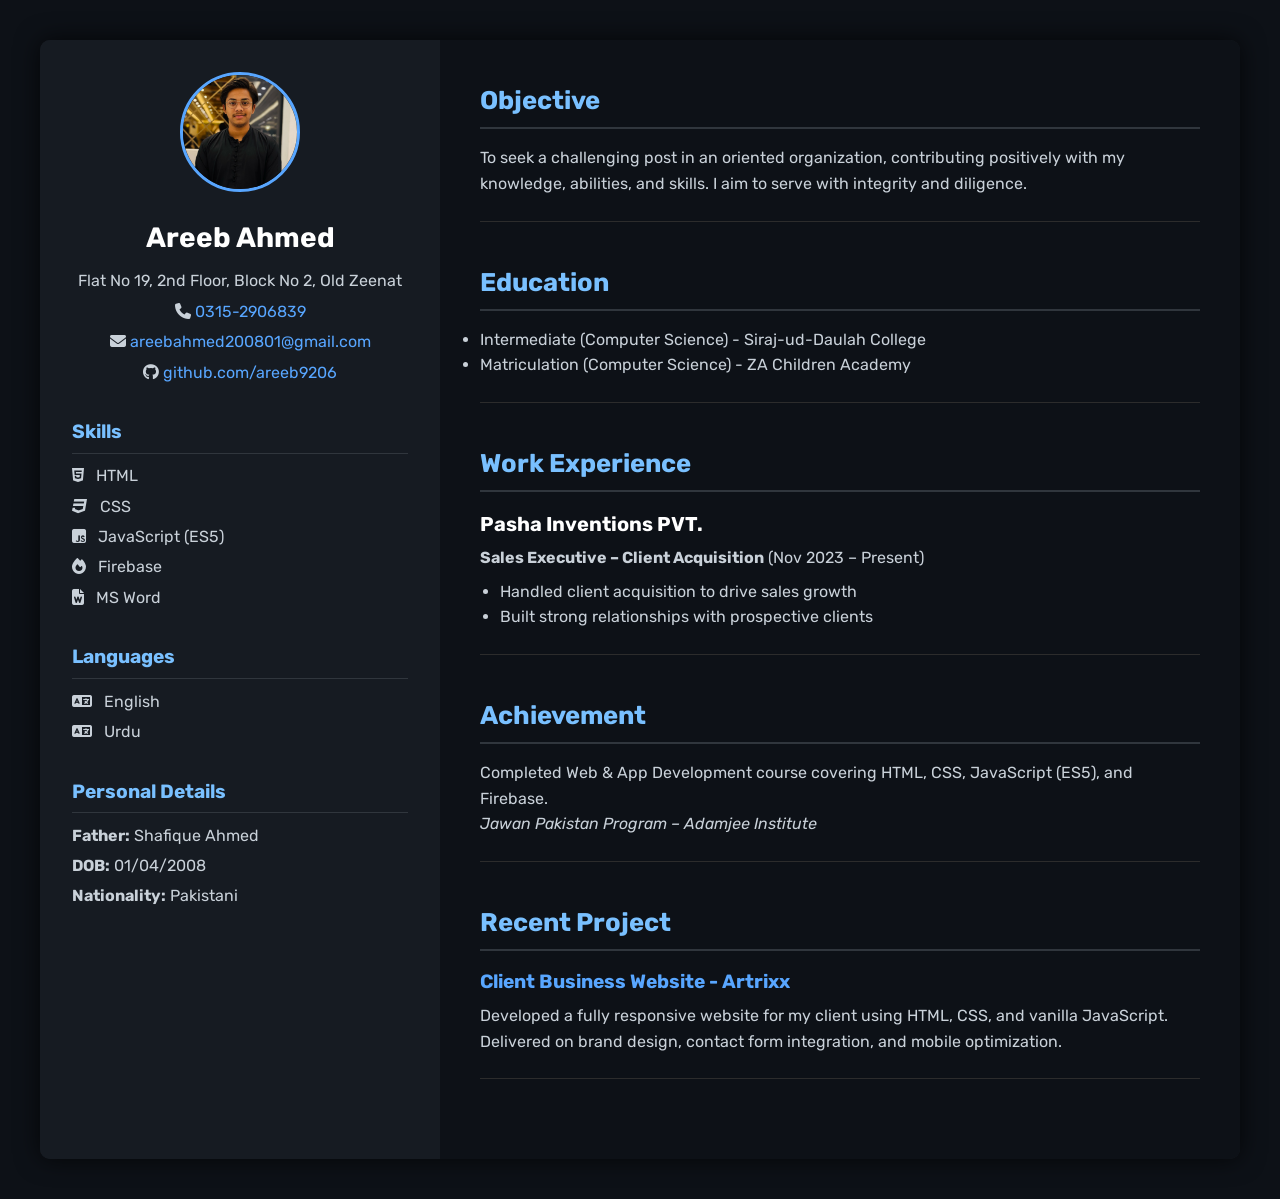
==== index.html @ cc7bab67 "MY-CV" ====
<!DOCTYPE html>
<html lang="en">
<head>
  <meta charset="UTF-8" />
  <meta name="viewport" content="width=device-width, initial-scale=1" />
  <title>Areeb Ahmed CV</title>
  <link rel="stylesheet" href="style.css" />
  <link href="https://fonts.googleapis.com/css2?family=Rubik:wght@400;500;600&display=swap" rel="stylesheet">
  <link rel="stylesheet" href="https://cdnjs.cloudflare.com/ajax/libs/font-awesome/6.5.0/css/all.min.css" />
</head>
<body>
  <div class="cv-container">
    <aside class="sidebar">
      <div class="profile">
        <img src="withoutedit.jpg" alt="Profile Photo of Areeb Ahmed" class="profile-pic" />
        <h1>Areeb Ahmed</h1>
        <p>Flat No 19, 2nd Floor, Block No 2, Old Zeenat</p>
        <p><i class="fas fa-phone"></i> <a href="tel:+923152906839">0315-2906839</a></p>
        <p><i class="fas fa-envelope"></i> <a href="mailto:areebahmed200801@gmail.com">areebahmed200801@gmail.com</a></p>
        <p><i class="fab fa-github"></i> <a href="https://github.com/areeb9206" target="_blank">github.com/areeb9206</a></p>
      </div>

      <div class="section">
        <h2>Skills</h2>
        <ul>
          <li><i class="fab fa-html5"></i> HTML</li>
          <li><i class="fab fa-css3"></i> CSS</li>
          <li><i class="fab fa-js-square"></i> JavaScript (ES5)</li>
          <li><i class="fas fa-fire"></i> Firebase</li>
          <li><i class="fas fa-file-word"></i> MS Word</li>
        </ul>
      </div>

      <div class="section">
        <h2>Languages</h2>
        <ul>
          <li><i class="fas fa-language"></i> English</li>
          <li><i class="fas fa-language"></i> Urdu</li>
        </ul>
      </div>

      <div class="section">
        <h2>Personal Details</h2>
        <ul>
          <li><strong>Father:</strong> Shafique Ahmed</li>
          <li><strong>DOB:</strong> 01/04/2008</li>
          <li><strong>Nationality:</strong> Pakistani</li>
        </ul>
      </div>
    </aside>

    <main class="main-content">
      <section>
        <h2>Objective</h2>
        <p>To seek a challenging post in an oriented organization, contributing positively with my knowledge, abilities, and skills. I aim to serve with integrity and diligence.</p>
      </section>

      <section>
        <h2>Education</h2>
        <ul>
          <li>Intermediate (Computer Science) - Siraj-ud-Daulah College</li>
          <li>Matriculation (Computer Science) - ZA Children Academy</li>
        </ul>
      </section>

      <section>
        <h2>Work Experience</h2>
        <div class="job">
          <h3>Pasha Inventions PVT.</h3>
          <p><strong>Sales Executive – Client Acquisition</strong> (Nov 2023 – Present)</p>
          <ul>
            <li>Handled client acquisition to drive sales growth</li>
            <li>Built strong relationships with prospective clients</li>
          </ul>
        </div>
      </section>

      <section>
        <h2>Achievement</h2>
        <p>Completed Web & App Development course covering HTML, CSS, JavaScript (ES5), and Firebase.<br><em>Jawan Pakistan Program – Adamjee Institute</em></p>
      </section>

      <section>
        <h2>Recent Project</h2>
        <div class="project">
          <h3><a href="https://www.artrixx.store" target="_blank">Client Business Website - Artrixx</a></h3>
          <p>Developed a fully responsive website for my client using HTML, CSS, and vanilla JavaScript. Delivered on brand design, contact form integration, and mobile optimization.</p>
        </div>
      </section>
    </main>
  </div>
</body>
</html>
---- style.css ----
* {
  box-sizing: border-box;
  margin: 0;
  padding: 0;
}

:root {
  --base-font-size: 16px;
  --text-color: #c9d1d9;
  --accent-color: #58a6ff;
  --header-color: #79c0ff;
  --background: #0d1117;
  --card-bg: #161b22;
  --sidebar-bg: #161b22;
}

html {
  font-size: 100%;
}

body {
  font-family: 'Rubik', sans-serif;
  background: var(--background);
  color: var(--text-color);
  line-height: 1.6;
}

/* Links */
a {
  color: var(--accent-color);
  text-decoration: none;
}

a:hover {
  color: var(--header-color);
  text-decoration: underline;
}

/* CV Container */
.cv-container {
  display: flex;
  flex-wrap: wrap;
  max-width: 1200px;
  margin: 2.5rem auto;
  background: var(--card-bg);
  box-shadow: 0 0 25px rgba(0, 0, 0, 0.7);
  border-radius: 10px;
  overflow: hidden;
}

/* Sidebar */
.sidebar {
  background: var(--sidebar-bg);
  padding: 2rem;
  flex: 1 1 300px;
}

.sidebar h1 {
  font-size: 1.75rem;
  margin-bottom: 0.5rem;
  color: #ffffff;
}

.sidebar p,
.sidebar li {
  font-size: 1rem;
  margin: 0.3rem 0;
  color: var(--text-color);
}

.sidebar .section {
  margin-top: 2rem;
}

.sidebar .section h2 {
  font-size: 1.2rem;
  margin-bottom: 0.6rem;
  border-bottom: 1px solid #30363d;
  padding-bottom: 0.3rem;
  color: var(--header-color);
}

.sidebar ul {
  list-style: none;
  padding-left: 0;
}

.sidebar li i {
  margin-right: 0.5rem;
}

/* Profile Photo */
.profile {
  text-align: center;
}
.profile-pic {
  width: 120px;
  height: 120px;
  border-radius: 50%;
  object-fit: cover;
  border: 3px solid var(--accent-color);
  margin-bottom: 1rem;
}

/* Main Content */
.main-content {
  flex: 2 1 600px;
  padding: 2.5rem;
  background: var(--background);
}

.main-content section {
  margin-bottom: 2.5rem;
  padding-bottom: 1.5rem;
  border-bottom: 1px solid #2c2c2c;
}

.main-content h2 {
  color: var(--header-color);
  font-size: 1.6rem;
  border-bottom: 2px solid #30363d;
  padding-bottom: 0.4rem;
  margin-bottom: 1rem;
}

.main-content p,
.main-content ul li {
  font-size: 1rem;
}

/* Job Experience */
.job h3 {
  font-size: 1.25rem;
  margin-bottom: 0.3rem;
  color: #ffffff;
}

.job ul {
  list-style-type: disc;
  padding-left: 1.25rem;
  margin-top: 0.5rem;
}

/* Projects */
.project h3 a {
  font-size: 1.2rem;
  color: var(--accent-color);
  text-decoration: none;
}

.project h3 a:hover {
  text-decoration: underline;
  color: var(--header-color);
}

.project p {
  font-size: 1rem;
  margin-top: 0.3rem;
  color: var(--text-color);
}

/* Responsive Design */
@media (max-width: 768px) {
  html {
    font-size: 90%;
  }

  .cv-container {
    flex-direction: column;
    margin: 1rem;
  }

  .sidebar,
  .main-content {
    flex: 1 1 100%;
    padding: 1.5rem;
  }

  .main-content h2,
  .sidebar h1 {
    font-size: 1.4rem;
  }

  .sidebar .section h2,
  .job h3 {
    font-size: 1.1rem;
  }

  .sidebar p,
  .sidebar li,
  .main-content p,
  .job ul li {
    font-size: 0.95rem;
  }
}
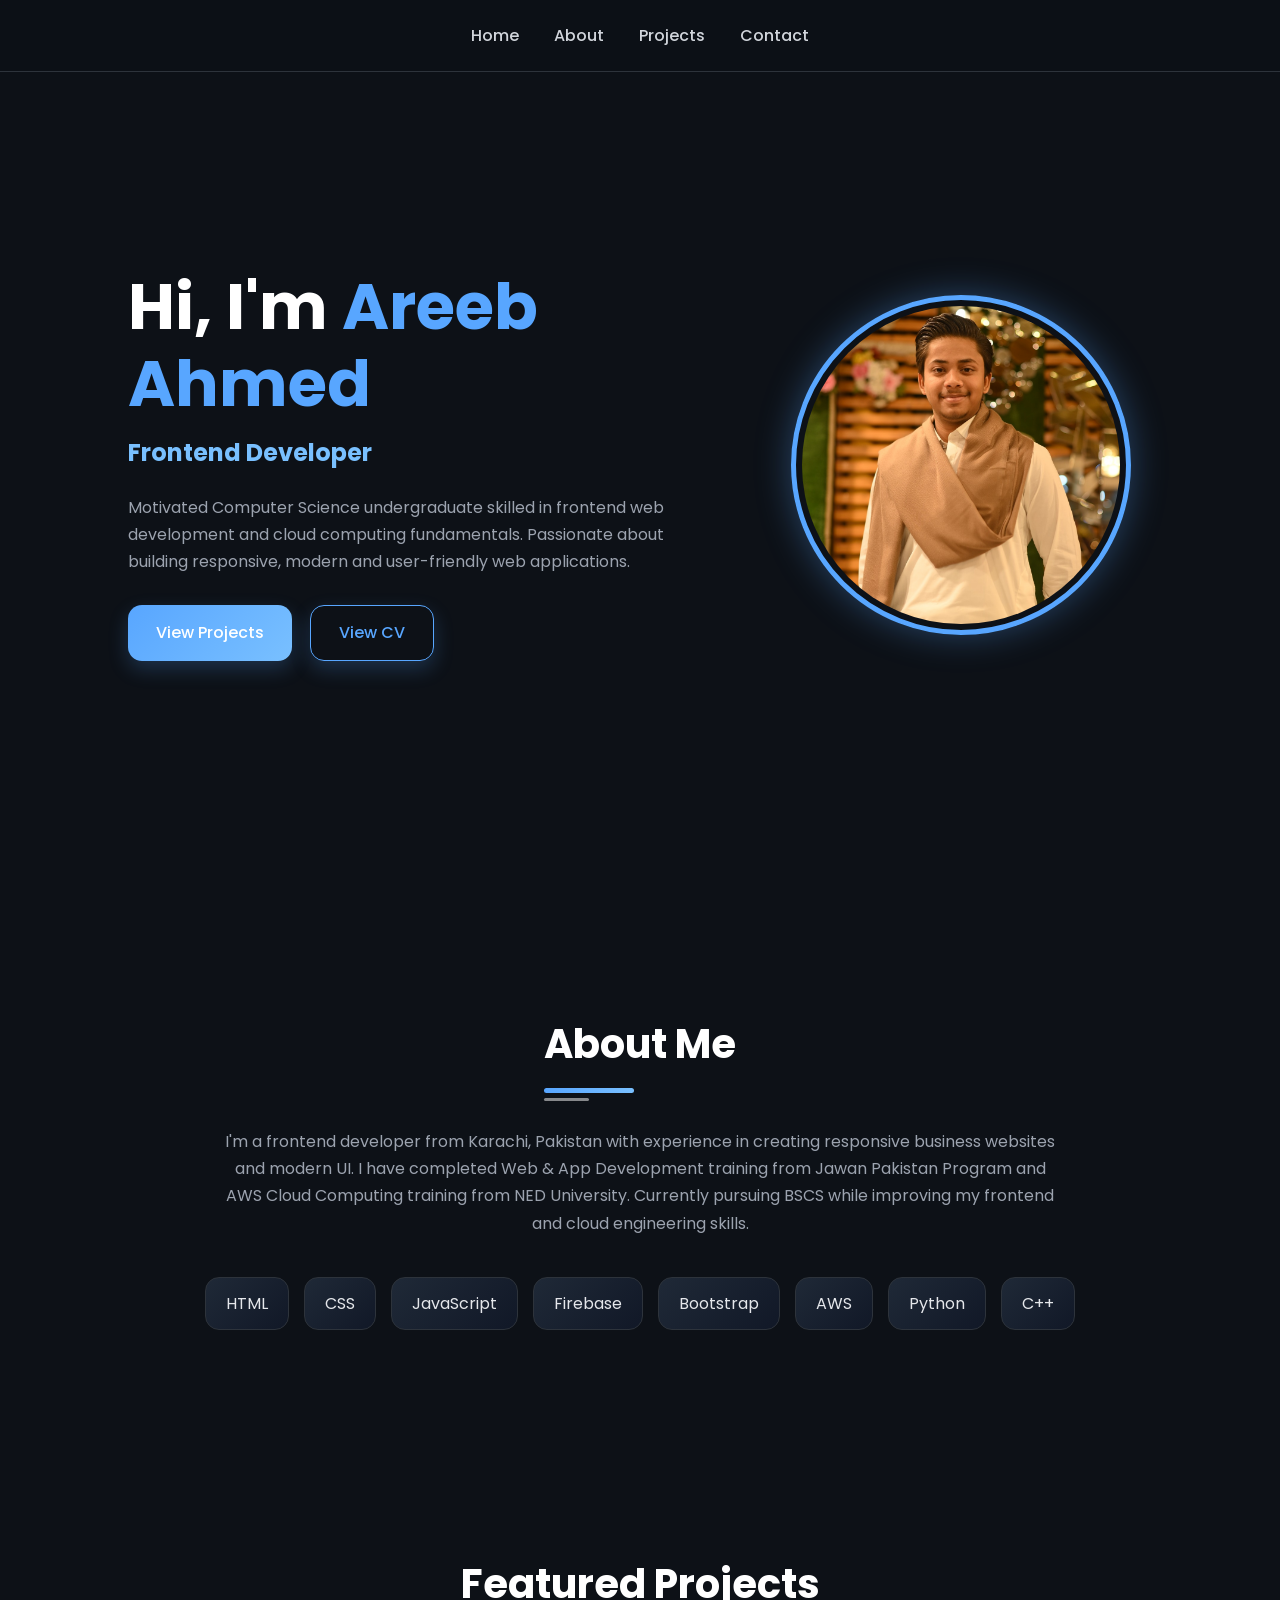
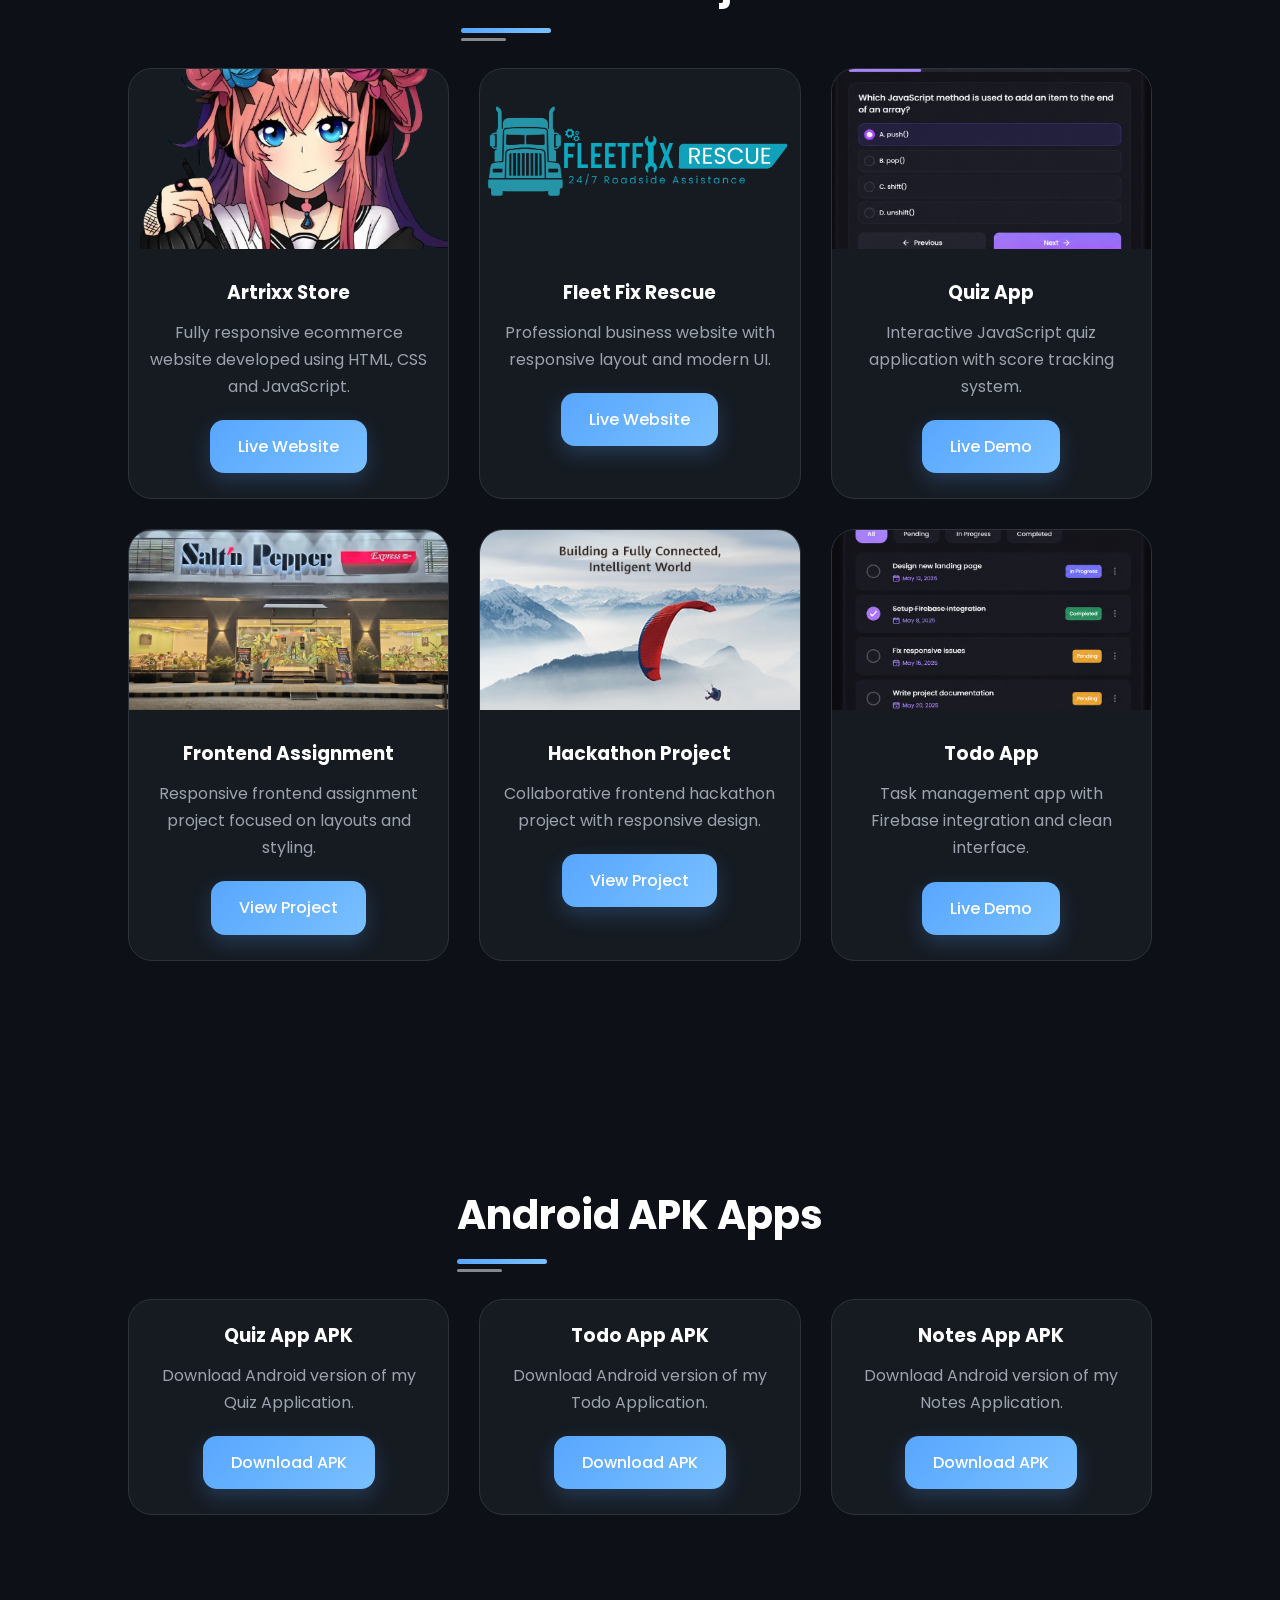
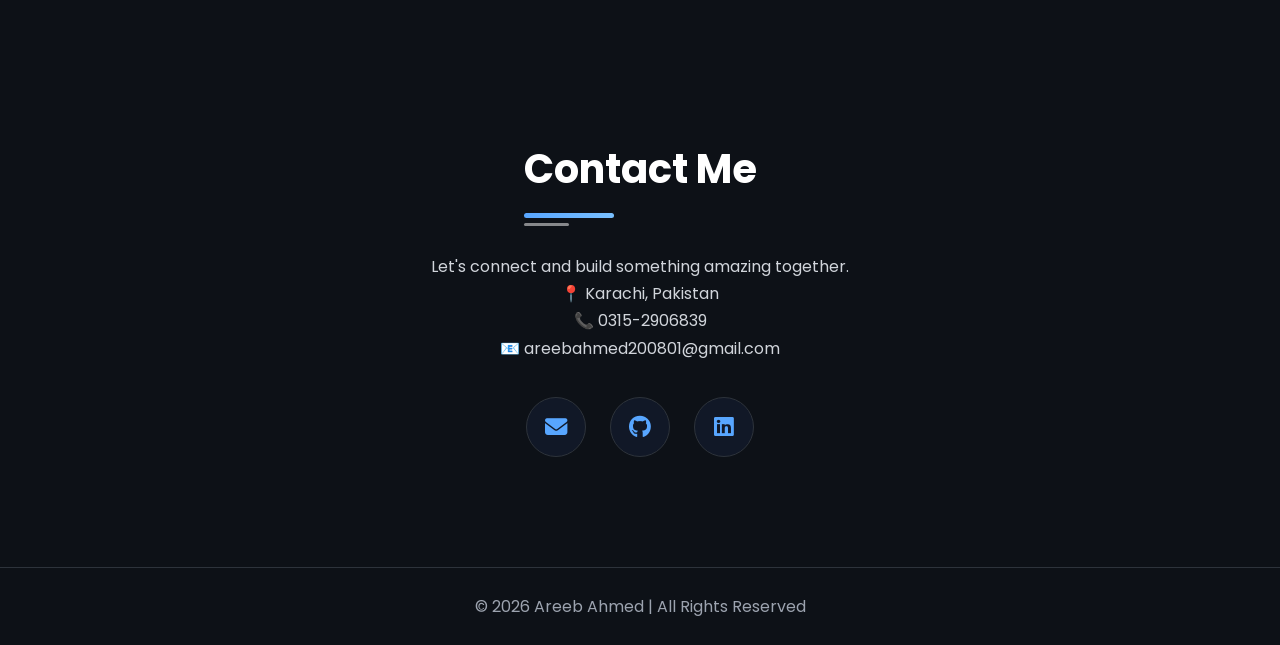
==== commit cda86432: "Add files via upload" ====
--- a/index.html
+++ b/index.html
@@ -1,94 +1,513 @@
-
-<!DOCTYPE html>
-<html lang="en">
-<head>
-  <meta charset="UTF-8" />
-  <meta name="viewport" content="width=device-width, initial-scale=1" />
-  <title>Areeb Ahmed CV</title>
-  <link rel="stylesheet" href="style.css" />
-  <link href="https://fonts.googleapis.com/css2?family=Rubik:wght@400;500;600&display=swap" rel="stylesheet">
-  <link rel="stylesheet" href="https://cdnjs.cloudflare.com/ajax/libs/font-awesome/6.5.0/css/all.min.css" />
-</head>
-<body>
-  <div class="cv-container">
-    <aside class="sidebar">
-      <div class="profile">
-        <img src="withoutedit.jpg" alt="Profile Photo of Areeb Ahmed" class="profile-pic" />
-        <h1>Areeb Ahmed</h1>
-        <p>Flat No 19, 2nd Floor, Block No 2, Old Zeenat</p>
-        <p><i class="fas fa-phone"></i> <a href="tel:+923152906839">0315-2906839</a></p>
-        <p><i class="fas fa-envelope"></i> <a href="mailto:areebahmed200801@gmail.com">areebahmed200801@gmail.com</a></p>
-        <p><i class="fab fa-github"></i> <a href="https://github.com/areeb9206" target="_blank">github.com/areeb9206</a></p>
-      </div>
-
-      <div class="section">
-        <h2>Skills</h2>
-        <ul>
-          <li><i class="fab fa-html5"></i> HTML</li>
-          <li><i class="fab fa-css3"></i> CSS</li>
-          <li><i class="fab fa-js-square"></i> JavaScript (ES5)</li>
-          <li><i class="fas fa-fire"></i> Firebase</li>
-          <li><i class="fas fa-file-word"></i> MS Word</li>
-        </ul>
-      </div>
-
-      <div class="section">
-        <h2>Languages</h2>
-        <ul>
-          <li><i class="fas fa-language"></i> English</li>
-          <li><i class="fas fa-language"></i> Urdu</li>
-        </ul>
-      </div>
-
-      <div class="section">
-        <h2>Personal Details</h2>
-        <ul>
-          <li><strong>Father:</strong> Shafique Ahmed</li>
-          <li><strong>DOB:</strong> 01/04/2008</li>
-          <li><strong>Nationality:</strong> Pakistani</li>
-        </ul>
-      </div>
-    </aside>
-
-    <main class="main-content">
-      <section>
-        <h2>Objective</h2>
-        <p>To seek a challenging post in an oriented organization, contributing positively with my knowledge, abilities, and skills. I aim to serve with integrity and diligence.</p>
-      </section>
-
-      <section>
-        <h2>Education</h2>
-        <ul>
-          <li>Intermediate (Computer Science) - Siraj-ud-Daulah College</li>
-          <li>Matriculation (Computer Science) - ZA Children Academy</li>
-        </ul>
-      </section>
-
-      <section>
-        <h2>Work Experience</h2>
-        <div class="job">
-          <h3>Pasha Inventions PVT.</h3>
-          <p><strong>Sales Executive – Client Acquisition</strong> (Nov 2023 – Present)</p>
-          <ul>
-            <li>Handled client acquisition to drive sales growth</li>
-            <li>Built strong relationships with prospective clients</li>
-          </ul>
-        </div>
-      </section>
-
-      <section>
-        <h2>Achievement</h2>
-        <p>Completed Web & App Development course covering HTML, CSS, JavaScript (ES5), and Firebase.<br><em>Jawan Pakistan Program – Adamjee Institute</em></p>
-      </section>
-
-      <section>
-        <h2>Recent Project</h2>
-        <div class="project">
-          <h3><a href="https://www.artrixx.store" target="_blank">Client Business Website - Artrixx</a></h3>
-          <p>Developed a fully responsive website for my client using HTML, CSS, and vanilla JavaScript. Delivered on brand design, contact form integration, and mobile optimization.</p>
-        </div>
-      </section>
-    </main>
-  </div>
-</body>
-</html>
+<!DOCTYPE html>
+<html lang="en">
+
+<head>
+
+  <meta charset="UTF-8">
+
+  <meta
+    name="viewport"
+    content="width=device-width, initial-scale=1.0"
+  >
+
+  <title>
+    Areeb Ahmed | Portfolio
+  </title>
+
+  <link rel="stylesheet" href="style.css">
+  <script defer src="script.js"></script>
+
+  <!-- Google Font -->
+  <link
+    href="https://fonts.googleapis.com/css2?family=Poppins:wght@300;400;500;600;700&display=swap"
+    rel="stylesheet"
+  >
+
+  <!-- Font Awesome -->
+  <link
+    rel="stylesheet"
+    href="https://cdnjs.cloudflare.com/ajax/libs/font-awesome/6.5.0/css/all.min.css"
+  >
+
+ 
+</head>
+
+<body>
+
+  <!-- NAVBAR -->
+
+  <nav class="navbar">
+
+    <ul class="nav-links">
+
+      <li><a href="#hero">Home</a></li>
+
+      <li><a href="#about">About</a></li>
+
+      <li><a href="#projects">Projects</a></li>
+
+      <li><a href="#contact">Contact</a></li>
+
+    </ul>
+
+  </nav>
+
+
+  <!-- HERO -->
+
+  <section
+    id="hero"
+    class="section hero"
+  >
+
+    <div class="hero-content">
+
+      <h1>
+        Hi, I'm
+        <span>Areeb Ahmed</span>
+      </h1>
+
+      <h3>
+        Frontend Developer
+      </h3>
+
+      <p class="intro">
+
+        Motivated Computer Science undergraduate
+        skilled in frontend web development and
+        cloud computing fundamentals.
+
+        Passionate about building responsive,
+        modern and user-friendly web applications.
+
+      </p>
+
+      <div class="hero-buttons">
+
+        <a href="#projects" class="btn">
+          View Projects
+        </a>
+
+        <a
+          href="CV/"
+          target="_blank"
+          class="btn secondary-btn"
+        >
+          View CV
+        </a>
+
+      </div>
+
+    </div>
+
+
+    <div class="hero-img">
+
+      <img
+        src="images/myimg1.jpeg"
+        alt="Areeb Ahmed"
+      >
+
+    </div>
+
+  </section>
+
+
+  <!-- ABOUT -->
+
+  <section
+    id="about"
+    class="section about"
+  >
+
+    <h2>
+      About Me
+    </h2>
+
+    <p>
+
+      I'm a frontend developer from Karachi,
+      Pakistan with experience in creating
+      responsive business websites and modern UI.
+
+      I have completed Web & App Development
+      training from Jawan Pakistan Program and
+      AWS Cloud Computing training from
+      NED University.
+
+      Currently pursuing BSCS while improving
+      my frontend and cloud engineering skills.
+
+    </p>
+
+
+    <div class="skills">
+
+      <span>HTML</span>
+
+      <span>CSS</span>
+
+      <span>JavaScript</span>
+
+      <span>Firebase</span>
+
+      <span>Bootstrap</span>
+
+      <span>AWS</span>
+
+      <span>Python</span>
+
+      <span>C++</span>
+
+    </div>
+
+  </section>
+
+
+  <!-- PROJECTS -->
+
+  <section
+    id="projects"
+    class="section projects"
+  >
+
+    <h2>
+      Featured Projects
+    </h2>
+
+    <div class="project-grid">
+
+
+      <div class="project-card">
+
+        <img
+          src="images/logo-removebg-preview.png"
+          alt="Artrixx"
+        >
+
+        <h3>
+          Artrixx Store
+        </h3>
+
+        <p>
+          Fully responsive ecommerce website
+          developed using HTML, CSS and JavaScript.
+        </p>
+
+        <a
+          href="https://artrixx.store"
+          target="_blank"
+          class="btn"
+        >
+          Live Website
+        </a>
+
+      </div>
+
+
+      <div class="project-card">
+
+        <img
+          src="images/logo.png"
+          alt="Fleet Fix Rescue"
+        >
+
+        <h3>
+          Fleet Fix Rescue
+        </h3>
+
+        <p>
+          Professional business website with
+          responsive layout and modern UI.
+        </p>
+
+        <a
+          href="https://fleetfixrescue.com"
+          target="_blank"
+          class="btn"
+        >
+          Live Website
+        </a>
+
+      </div>
+
+
+      <div class="project-card">
+
+        <img
+          src="images/quizimg.png"
+          alt="Quiz App"
+        >
+
+        <h3>
+          Quiz App
+        </h3>
+
+        <p>
+          Interactive JavaScript quiz application
+          with score tracking system.
+        </p>
+
+        <a
+          href="https://areeb9206.github.io/Quiz-App/"
+          target="_blank"
+          class="btn"
+        >
+          Live Demo
+        </a>
+
+      </div>
+<!-- Frontend Assignment -->
+
+<div class="project-card">
+
+  <img
+    src="images/section-3-img7.png"
+    alt="Frontend Assignment"
+  >
+
+  <h3>
+    Frontend Assignment
+  </h3>
+
+  <p>
+    Responsive frontend assignment project
+    focused on layouts and styling.
+  </p>
+
+  <a
+    href="https://areeb9206.github.io/18th-Assignment/"
+    target="_blank"
+    class="btn"
+  >
+    View Project
+  </a>
+
+</div>
+
+
+<!-- Hackathon Project -->
+
+<div class="project-card">
+
+  <img
+    src="images/bciw-en.jpg"
+    alt="Hackathon"
+  >
+
+  <h3>
+    Hackathon Project
+  </h3>
+
+  <p>
+    Collaborative frontend hackathon
+    project with responsive design.
+  </p>
+
+  <a
+    href="https://areeb9206.github.io/Hackathon-/"
+    target="_blank"
+    class="btn"
+  >
+    View Project
+  </a>
+
+</div>
+
+
+<!-- Todo App -->
+
+<div class="project-card">
+
+  <img
+    src="images/todoimg.png"
+    alt="Todo App"
+  >
+
+  <h3>
+    Todo App
+  </h3>
+
+  <p>
+    Task management app with Firebase
+    integration and clean interface.
+  </p>
+
+  <a
+    href="https://areeb9206.github.io/Todo-App/"
+    target="_blank"
+    class="btn"
+  >
+    Live Demo
+  </a>
+
+</div>
+    </div>
+
+  </section>
+
+<!-- APK SECTION -->
+
+<section
+  id="apk"
+  class="section projects"
+>
+
+  <h2>
+    Android APK Apps
+  </h2>
+
+  <div class="project-grid">
+
+
+    <!-- Quiz APK -->
+
+    <div class="project-card">
+
+      <h3>
+        Quiz App APK
+      </h3>
+
+      <p>
+        Download Android version of my
+        Quiz Application.
+      </p>
+
+      <a
+        href="Quiz-App/android/app-release.apk"
+        download
+        class="btn"
+      >
+        Download APK
+      </a>
+
+    </div>
+
+
+    <!-- Todo APK -->
+
+    <div class="project-card">
+
+      <h3>
+        Todo App APK
+      </h3>
+
+      <p>
+        Download Android version of my
+        Todo Application.
+      </p>
+
+      <a
+        href="Todo-App/android/app-release.apk"
+        download
+        class="btn"
+      >
+        Download APK
+      </a>
+
+    </div>
+
+
+    <!-- Notes APK -->
+
+    <div class="project-card">
+
+      <h3>
+        Notes App APK
+      </h3>
+
+      <p>
+        Download Android version of my
+        Notes Application.
+      </p>
+
+      <a
+        href="#"
+        class="btn"
+      >
+        Download APK
+      </a>
+
+    </div>
+
+  </div>
+
+</section>
+
+  <!-- CONTACT -->
+
+  <section
+    id="contact"
+    class="section contact"
+  >
+
+    <h2>
+      Contact Me
+    </h2>
+
+    <p>
+      Let's connect and build something amazing together.
+    </p>
+
+    <div class="contact-details">
+
+      <p>
+        📍 Karachi, Pakistan
+      </p>
+
+      <p>
+        📞 0315-2906839
+      </p>
+
+      <p>
+        📧 areebahmed200801@gmail.com
+      </p>
+
+    </div>
+
+
+    <div class="socials">
+
+      <a
+        href="mailto:areebahmed200801@gmail.com"
+      >
+        <i class="fas fa-envelope"></i>
+      </a>
+
+      <a
+        href="https://github.com/areeb9206"
+        target="_blank"
+      >
+        <i class="fab fa-github"></i>
+      </a>
+
+      <a
+        href="https://www.linkedin.com"
+        target="_blank"
+      >
+        <i class="fab fa-linkedin"></i>
+      </a>
+
+    </div>
+
+  </section>
+
+
+  <!-- FOOTER -->
+
+  <footer>
+
+    <p>
+      © 2026 Areeb Ahmed | All Rights Reserved
+    </p>
+
+  </footer>
+
+
+  <!-- JAVASCRIPT -->
+
+ 
+
+</body>
+
+</html>
--- a/style.css
+++ b/style.css
@@ -1,196 +1,772 @@
-
-* {
-  box-sizing: border-box;
-  margin: 0;
-  padding: 0;
-}
-
-:root {
-  --base-font-size: 16px;
-  --text-color: #c9d1d9;
-  --accent-color: #58a6ff;
-  --header-color: #79c0ff;
-  --background: #0d1117;
-  --card-bg: #161b22;
-  --sidebar-bg: #161b22;
-}
-
-html {
-  font-size: 100%;
-}
-
-body {
-  font-family: 'Rubik', sans-serif;
-  background: var(--background);
-  color: var(--text-color);
-  line-height: 1.6;
-}
-
-/* Links */
-a {
-  color: var(--accent-color);
-  text-decoration: none;
-}
-
-a:hover {
-  color: var(--header-color);
-  text-decoration: underline;
-}
-
-/* CV Container */
-.cv-container {
-  display: flex;
-  flex-wrap: wrap;
-  max-width: 1200px;
-  margin: 2.5rem auto;
-  background: var(--card-bg);
-  box-shadow: 0 0 25px rgba(0, 0, 0, 0.7);
-  border-radius: 10px;
-  overflow: hidden;
-}
-
-/* Sidebar */
-.sidebar {
-  background: var(--sidebar-bg);
-  padding: 2rem;
-  flex: 1 1 300px;
-}
-
-.sidebar h1 {
-  font-size: 1.75rem;
-  margin-bottom: 0.5rem;
-  color: #ffffff;
-}
-
-.sidebar p,
-.sidebar li {
-  font-size: 1rem;
-  margin: 0.3rem 0;
-  color: var(--text-color);
-}
-
-.sidebar .section {
-  margin-top: 2rem;
-}
-
-.sidebar .section h2 {
-  font-size: 1.2rem;
-  margin-bottom: 0.6rem;
-  border-bottom: 1px solid #30363d;
-  padding-bottom: 0.3rem;
-  color: var(--header-color);
-}
-
-.sidebar ul {
-  list-style: none;
-  padding-left: 0;
-}
-
-.sidebar li i {
-  margin-right: 0.5rem;
-}
-
-/* Profile Photo */
-.profile {
-  text-align: center;
-}
-.profile-pic {
-  width: 120px;
-  height: 120px;
-  border-radius: 50%;
-  object-fit: cover;
-  border: 3px solid var(--accent-color);
-  margin-bottom: 1rem;
-}
-
-/* Main Content */
-.main-content {
-  flex: 2 1 600px;
-  padding: 2.5rem;
-  background: var(--background);
-}
-
-.main-content section {
-  margin-bottom: 2.5rem;
-  padding-bottom: 1.5rem;
-  border-bottom: 1px solid #2c2c2c;
-}
-
-.main-content h2 {
-  color: var(--header-color);
-  font-size: 1.6rem;
-  border-bottom: 2px solid #30363d;
-  padding-bottom: 0.4rem;
-  margin-bottom: 1rem;
-}
-
-.main-content p,
-.main-content ul li {
-  font-size: 1rem;
-}
-
-/* Job Experience */
-.job h3 {
-  font-size: 1.25rem;
-  margin-bottom: 0.3rem;
-  color: #ffffff;
-}
-
-.job ul {
-  list-style-type: disc;
-  padding-left: 1.25rem;
-  margin-top: 0.5rem;
-}
-
-/* Projects */
-.project h3 a {
-  font-size: 1.2rem;
-  color: var(--accent-color);
-  text-decoration: none;
-}
-
-.project h3 a:hover {
-  text-decoration: underline;
-  color: var(--header-color);
-}
-
-.project p {
-  font-size: 1rem;
-  margin-top: 0.3rem;
-  color: var(--text-color);
-}
-
-/* Responsive Design */
-@media (max-width: 768px) {
-  html {
-    font-size: 90%;
-  }
-
-  .cv-container {
-    flex-direction: column;
-    margin: 1rem;
-  }
-
-  .sidebar,
-  .main-content {
-    flex: 1 1 100%;
-    padding: 1.5rem;
-  }
-
-  .main-content h2,
-  .sidebar h1 {
-    font-size: 1.4rem;
-  }
-
-  .sidebar .section h2,
-  .job h3 {
-    font-size: 1.1rem;
-  }
-
-  .sidebar p,
-  .sidebar li,
-  .main-content p,
-  .job ul li {
-    font-size: 0.95rem;
-  }
-}
+/* =========================
+        GLOBAL
+========================= */
+
+*{
+  margin:0;
+  padding:0;
+  box-sizing:border-box;
+  font-family:'Poppins',sans-serif;
+}
+
+html{
+  scroll-behavior:smooth;
+}
+
+:root{
+
+  --bg:#0d1117;
+  --card:#161b22;
+  --sidebar:#111827;
+
+  --text:#d1d5db;
+  --heading:#ffffff;
+
+  --primary:#58a6ff;
+  --primary-light:#79c0ff;
+
+  --border:#2d333b;
+
+}
+
+body{
+  background:var(--bg);
+  color:var(--text);
+  line-height:1.7;
+  overflow-x:hidden;
+}
+
+a{
+  text-decoration:none;
+  color:var(--primary);
+}
+
+a:hover{
+  color:var(--primary-light);
+}
+
+/* =========================
+        NAVBAR
+========================= */
+
+.navbar{
+
+  width:100%;
+  padding:22px 10%;
+
+  position:fixed;
+  top:0;
+
+  z-index:1000;
+
+  display:flex;
+  justify-content:center;
+
+  background:rgba(13,17,23,0.88);
+
+  backdrop-filter:blur(14px);
+
+  border-bottom:1px solid var(--border);
+
+}
+
+.nav-links{
+
+  display:flex;
+  gap:35px;
+
+  list-style:none;
+
+}
+
+.nav-links a{
+
+  color:var(--text);
+
+  position:relative;
+
+  transition:0.3s;
+
+  font-weight:500;
+
+}
+
+.nav-links a::after{
+
+  content:"";
+
+  position:absolute;
+
+  left:0;
+  bottom:-6px;
+
+  width:0%;
+  height:3px;
+
+  border-radius:20px;
+
+  background:linear-gradient(
+    90deg,
+    var(--primary),
+    var(--primary-light)
+  );
+
+  transition:0.3s;
+
+}
+
+.nav-links a:hover::after{
+  width:100%;
+}
+
+/* =========================
+        SECTION
+========================= */
+
+.section{
+
+  padding:110px 10%;
+
+  opacity:0;
+
+  transform:translateY(40px);
+
+  transition:
+  opacity 0.8s ease,
+  transform 0.8s ease;
+
+}
+
+.section.show{
+
+  opacity:1;
+  transform:translateY(0);
+
+}
+
+/* =========================
+        HEADINGS
+========================= */
+
+h2{
+
+  position:relative;
+
+  display:inline-block;
+
+  font-size:2.5rem;
+
+  color:#fff;
+
+  margin-bottom:35px;
+
+  padding-bottom:15px;
+
+}
+
+h2::after{
+
+  content:"";
+
+  position:absolute;
+
+  left:0;
+  bottom:0;
+
+  width:90px;
+  height:5px;
+
+  border-radius:20px;
+
+  background:linear-gradient(
+    90deg,
+    var(--primary),
+    var(--primary-light)
+  );
+
+}
+
+h2::before{
+
+  content:"";
+
+  position:absolute;
+
+  left:0;
+  bottom:-8px;
+
+  width:45px;
+  height:3px;
+
+  border-radius:20px;
+
+  background:#fff;
+
+  opacity:0.5;
+
+}
+
+/* =========================
+        HERO
+========================= */
+
+.hero{
+
+  min-height:100vh;
+
+  display:grid;
+
+  grid-template-columns:1.2fr 0.8fr;
+
+  align-items:center;
+
+  gap:70px;
+
+  padding-top:140px;
+
+}
+
+.hero-content h1{
+
+  font-size:4rem;
+
+  line-height:1.2;
+
+  margin-bottom:10px;
+
+  color:#fff;
+
+}
+
+.hero-content span{
+  color:var(--primary);
+}
+
+.hero-content h3{
+
+  color:var(--primary-light);
+
+  font-size:1.5rem;
+
+  margin-bottom:20px;
+
+}
+
+.intro{
+
+  color:#9ca3af;
+
+  margin-bottom:30px;
+
+  max-width:650px;
+
+}
+
+.hero-buttons{
+
+  display:flex;
+  gap:18px;
+  flex-wrap:wrap;
+
+}
+
+.hero-img{
+
+  display:flex;
+  justify-content:center;
+
+}
+
+.hero-img img{
+
+  width:340px;
+  height:340px;
+
+  object-fit:cover;
+
+  border-radius:50%;
+
+  border:5px solid var(--primary);
+
+  padding:6px;
+
+  box-shadow:
+  0 0 35px rgba(88,166,255,0.35);
+
+}
+
+/* =========================
+        BUTTONS
+========================= */
+
+.btn{
+
+  display:inline-flex;
+
+  align-items:center;
+  justify-content:center;
+
+  padding:13px 28px;
+
+  border-radius:14px;
+
+  background:linear-gradient(
+    135deg,
+    var(--primary),
+    var(--primary-light)
+  );
+
+  color:#fff;
+
+  font-weight:500;
+
+  transition:0.3s;
+
+  box-shadow:
+  0 8px 20px rgba(88,166,255,0.22);
+
+}
+
+.btn:hover{
+
+  transform:translateY(-4px);
+
+  box-shadow:
+  0 14px 28px rgba(88,166,255,0.35);
+
+  color:#fff;
+
+}
+
+.secondary-btn{
+
+  background:transparent;
+
+  border:1px solid var(--primary);
+
+  color:var(--primary);
+
+}
+
+.secondary-btn:hover{
+
+  background:linear-gradient(
+    135deg,
+    var(--primary),
+    var(--primary-light)
+  );
+
+  color:#fff;
+
+}
+
+/* =========================
+        ABOUT
+========================= */
+
+.about{
+  text-align:center;
+}
+
+.about p{
+
+  max-width:850px;
+  margin:auto;
+
+  color:#9ca3af;
+
+}
+
+.skills{
+
+  margin-top:40px;
+
+  display:flex;
+  flex-wrap:wrap;
+
+  justify-content:center;
+
+  gap:15px;
+
+}
+
+.skills span{
+
+  background:linear-gradient(
+    135deg,
+    #1f2937,
+    #111827
+  );
+
+  color:#e5e7eb;
+
+  padding:12px 20px;
+
+  border-radius:14px;
+
+  border:1px solid var(--border);
+
+  transition:0.3s;
+
+}
+
+.skills span:hover{
+
+  transform:translateY(-4px);
+
+  border-color:var(--primary);
+
+}
+
+/* =========================
+        PROJECTS
+========================= */
+
+.projects{
+  text-align:center;
+}
+
+.project-grid{
+
+  display:grid;
+
+  grid-template-columns:
+  repeat(auto-fit,minmax(300px,1fr));
+
+  gap:30px;
+
+}
+
+.project-card{
+
+  background:var(--card);
+
+  border:1px solid var(--border);
+
+  border-radius:24px;
+
+  overflow:hidden;
+
+  transition:0.4s;
+
+}
+
+.project-card:hover{
+
+  transform:translateY(-10px);
+
+  border-color:var(--primary);
+
+}
+
+.project-card img{
+
+  width:100%;
+
+  aspect-ratio:16/9;
+
+  object-fit:cover;
+
+}
+
+.project-card h3{
+
+  color:#fff;
+
+  margin:20px 20px 10px;
+
+}
+
+.project-card p{
+
+  color:#9ca3af;
+
+  padding:0 20px;
+
+  margin-bottom:20px;
+
+}
+
+.project-card .btn{
+
+  margin:0 20px 25px;
+
+}
+
+/* =========================
+        CV
+========================= */
+
+.cv-container{
+
+  max-width:1250px;
+
+  margin:40px auto;
+
+  display:flex;
+  flex-wrap:wrap;
+
+  border-radius:24px;
+
+  overflow:hidden;
+
+  background:var(--card);
+
+}
+
+.sidebar{
+
+  flex:1 1 320px;
+
+  background:linear-gradient(
+    180deg,
+    #111827,
+    #0f172a
+  );
+
+  padding:40px 30px;
+
+}
+
+.profile{
+  text-align:center;
+  margin-bottom:40px;
+}
+
+.profile-pic{
+
+  width:150px;
+  height:150px;
+
+  object-fit:cover;
+
+  border-radius:50%;
+
+  border:5px solid var(--primary);
+
+  padding:5px;
+
+  box-shadow:
+  0 0 20px rgba(88,166,255,0.4);
+
+  margin-bottom:18px;
+
+}
+
+.profile h1{
+
+  font-size:2rem;
+  color:#fff;
+
+}
+
+.role{
+
+  color:var(--primary-light);
+
+  margin-top:8px;
+
+}
+
+.contact-box p{
+  margin-bottom:16px;
+}
+
+.skills-list,
+.language-list{
+
+  list-style:none;
+
+}
+
+.skills-list li,
+.language-list li{
+
+  background:#1f2937;
+
+  margin-bottom:12px;
+
+  padding:12px 14px;
+
+  border-radius:12px;
+
+  border:1px solid var(--border);
+
+}
+
+.main-content{
+
+  flex:2 1 700px;
+
+  padding:45px;
+
+}
+
+.card{
+
+  background:#161b22;
+
+  border:1px solid var(--border);
+
+  border-radius:18px;
+
+  padding:22px;
+
+  margin-bottom:22px;
+
+  transition:0.3s;
+
+}
+
+.card:hover{
+
+  transform:translateY(-5px);
+
+  border-color:var(--primary);
+
+}
+
+.top{
+
+  display:flex;
+
+  justify-content:space-between;
+
+  flex-wrap:wrap;
+
+  gap:20px;
+
+  margin-bottom:10px;
+
+}
+
+.certificate-box{
+
+  background:#1f2937;
+
+  padding:16px;
+
+  border-radius:14px;
+
+  margin-bottom:16px;
+
+  border:1px solid var(--border);
+
+}
+
+/* =========================
+        CONTACT
+========================= */
+
+.contact{
+  text-align:center;
+}
+
+.socials{
+
+  margin-top:35px;
+
+}
+
+.socials a{
+
+  width:60px;
+  height:60px;
+
+  display:inline-flex;
+
+  justify-content:center;
+  align-items:center;
+
+  margin:0 10px;
+
+  border-radius:50%;
+
+  background:#111827;
+
+  border:1px solid var(--border);
+
+  color:var(--primary);
+
+  font-size:1.4rem;
+
+}
+
+/* =========================
+        FOOTER
+========================= */
+
+footer{
+
+  padding:25px;
+
+  text-align:center;
+
+  border-top:1px solid var(--border);
+
+  color:#9ca3af;
+
+}
+
+/* =========================
+        RESPONSIVE
+========================= */
+
+@media(max-width:950px){
+
+  .hero{
+
+    grid-template-columns:1fr;
+
+    text-align:center;
+
+  }
+
+  .hero-buttons{
+    justify-content:center;
+  }
+
+}
+
+@media(max-width:768px){
+
+  .nav-links{
+    gap:18px;
+    flex-wrap:wrap;
+  }
+
+  .hero-content h1{
+    font-size:2.8rem;
+  }
+
+  .hero-img img{
+
+    width:260px;
+    height:260px;
+
+  }
+
+  h2{
+    font-size:2rem;
+  }
+
+  .cv-container{
+    flex-direction:column;
+  }
+
+}
+
+@media(max-width:480px){
+
+  .hero-content h1{
+    font-size:2.2rem;
+  }
+
+  .hero-img img{
+
+    width:220px;
+    height:220px;
+
+  }
+
+}
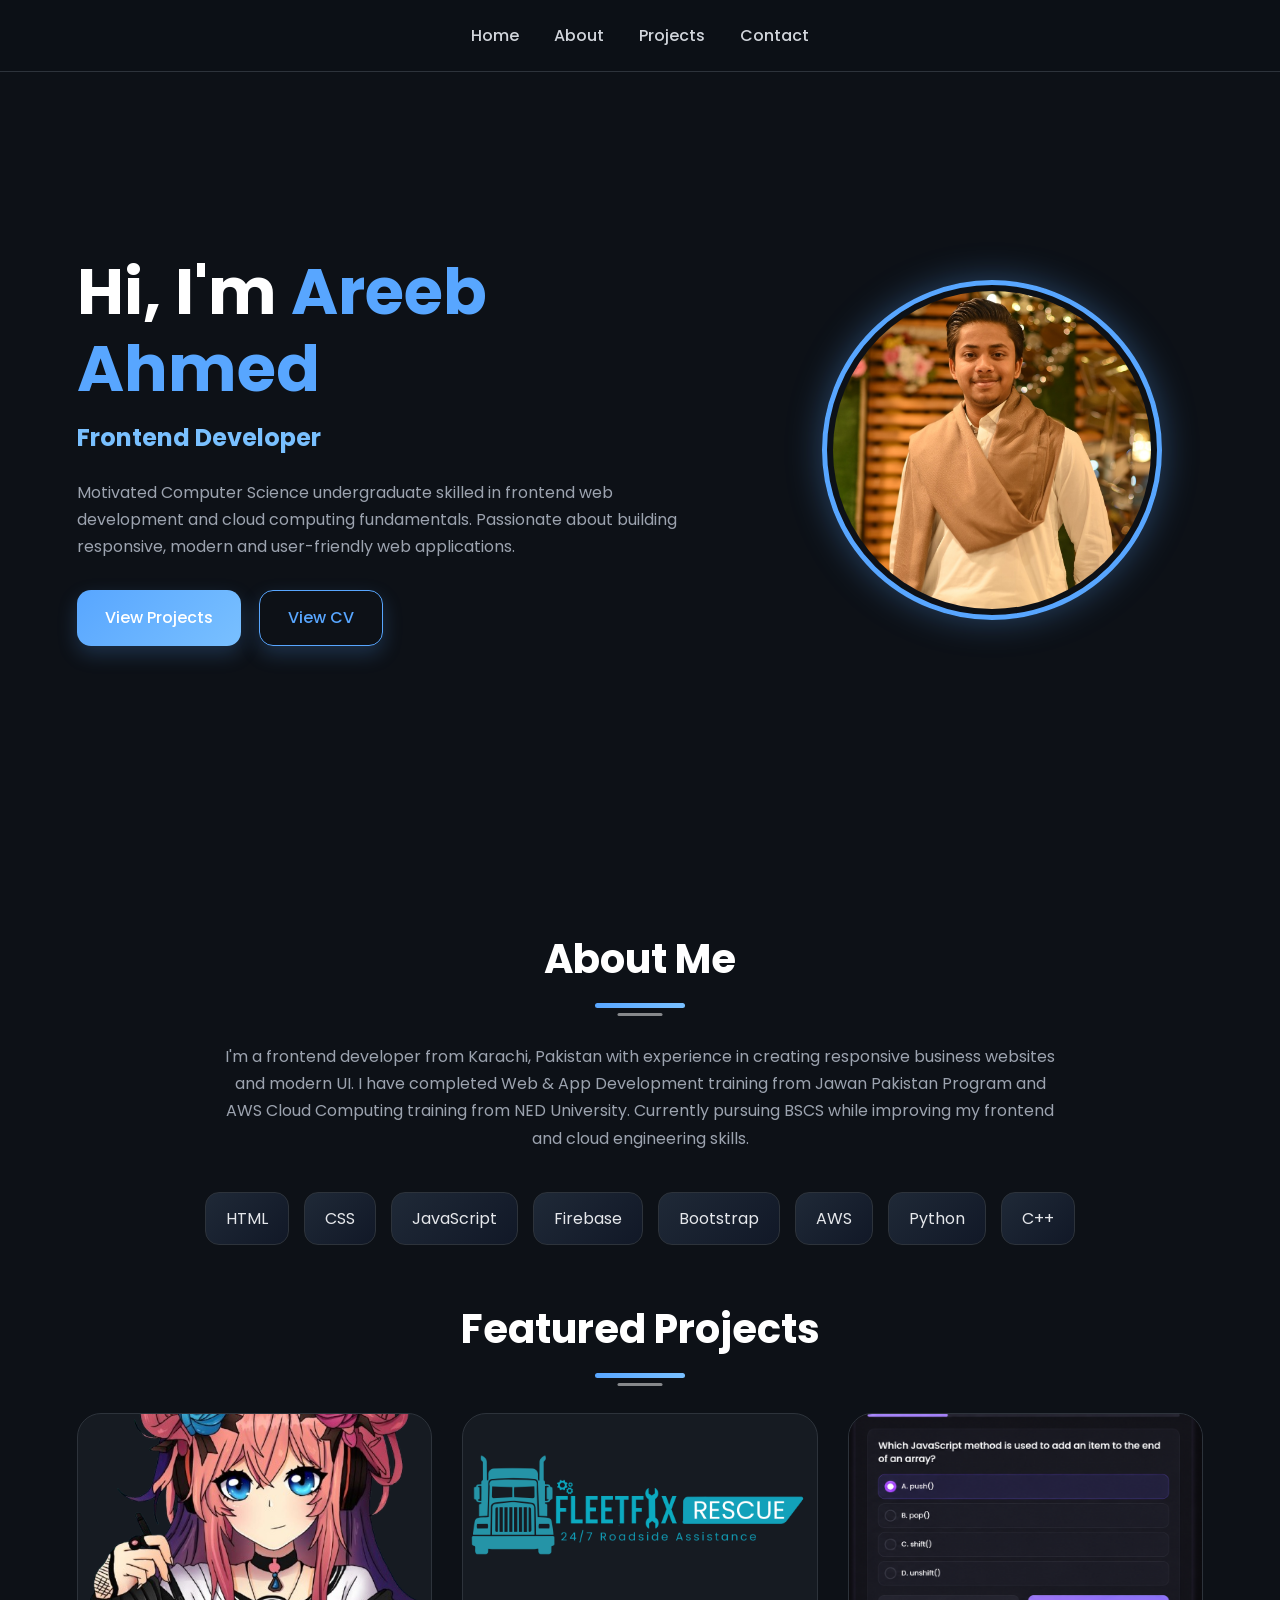
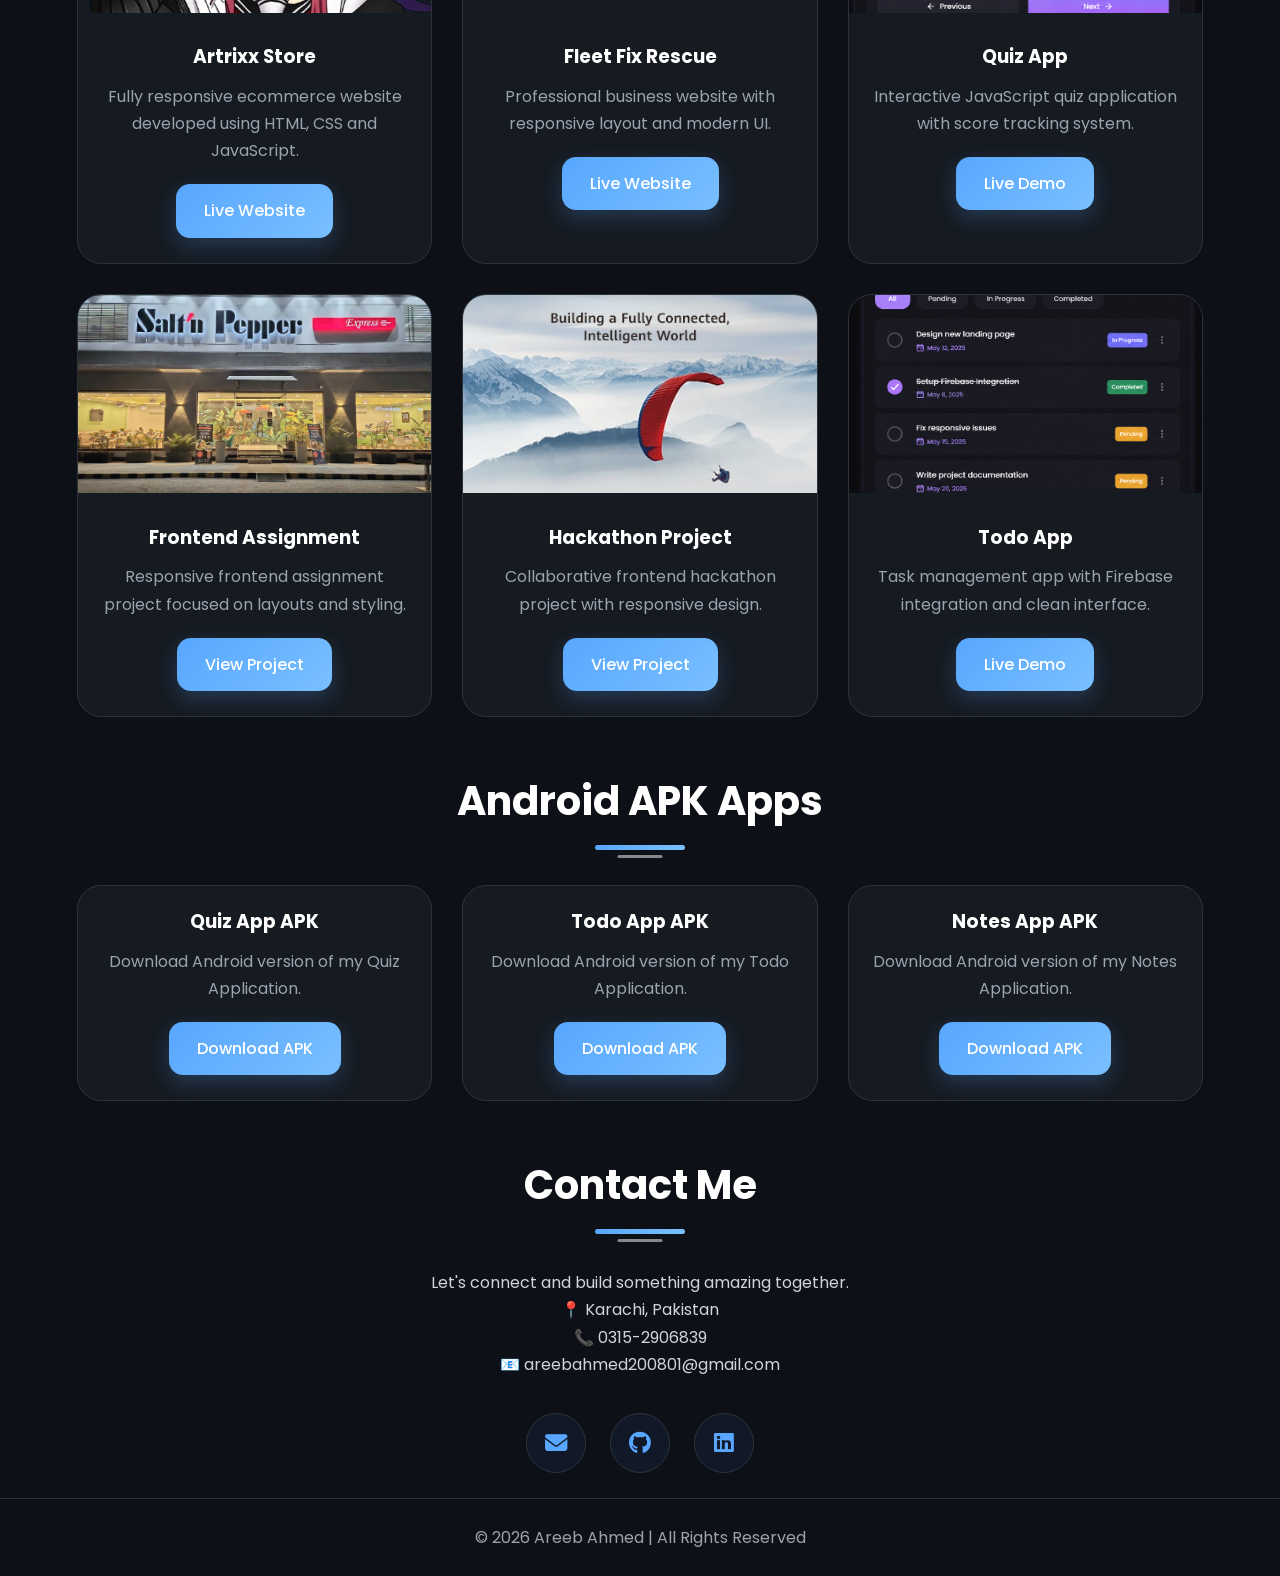
==== commit bd2d008e: "Add files via upload" ====
--- a/index.html
+++ b/index.html
@@ -58,6 +58,7 @@
   <section
     id="hero"
     class="section hero"
+    style="  padding:100px 6% !important;"
   >
 
     <div class="hero-content">
--- a/style.css
+++ b/style.css
@@ -708,6 +708,10 @@
 
 }
 
+.section{
+  padding:25px 6% !important;
+}
+
 /* =========================
         RESPONSIVE
 ========================= */
@@ -720,15 +724,45 @@
 
     text-align:center;
 
+    gap:40px;
+
+  }
+
+  .hero-content{
+
+    order:2;
+
+  }
+
+  .hero-img{
+
+    order:1;
+
+    margin-top:20px;
+
   }
 
   .hero-buttons{
+
     justify-content:center;
+
   }
 
 }
 
 @media(max-width:768px){
+  .hero{
+
+    padding-top:140px;
+  
+  }
+  
+  .hero-img img{
+  
+    width:240px;
+    height:240px;
+  
+  }
 
   .nav-links{
     gap:18px;
@@ -756,6 +790,22 @@
 
 }
 
+  h2{
+    text-align:center;
+    display:block;
+  }
+
+  h2::after,
+  h2::before{
+    left:50%;
+    transform:translateX(-50%);
+  }
+
+
+.section{
+  padding:70px 7%;
+}
+
 @media(max-width:480px){
 
   .hero-content h1{
@@ -768,5 +818,8 @@
     height:220px;
 
   }
+  .section{
+    padding:60px 6%;
+  }
 
 }
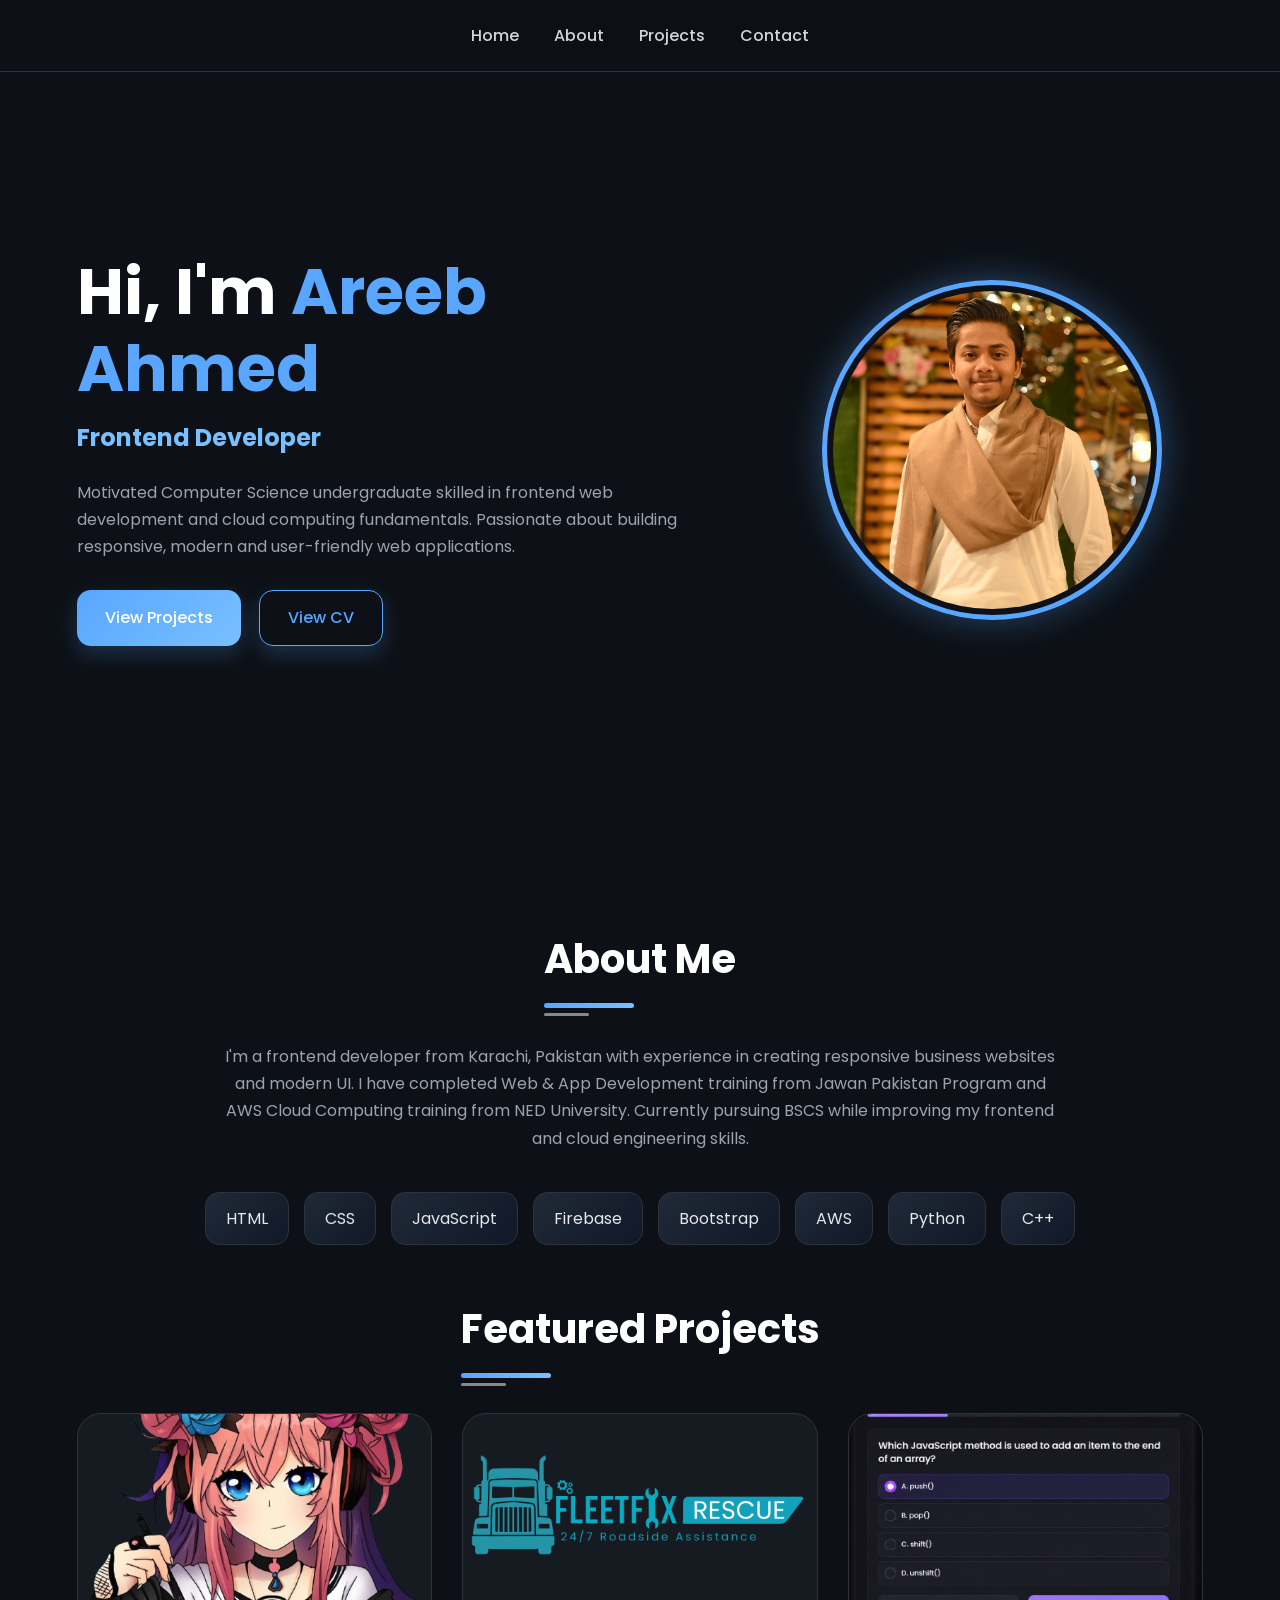
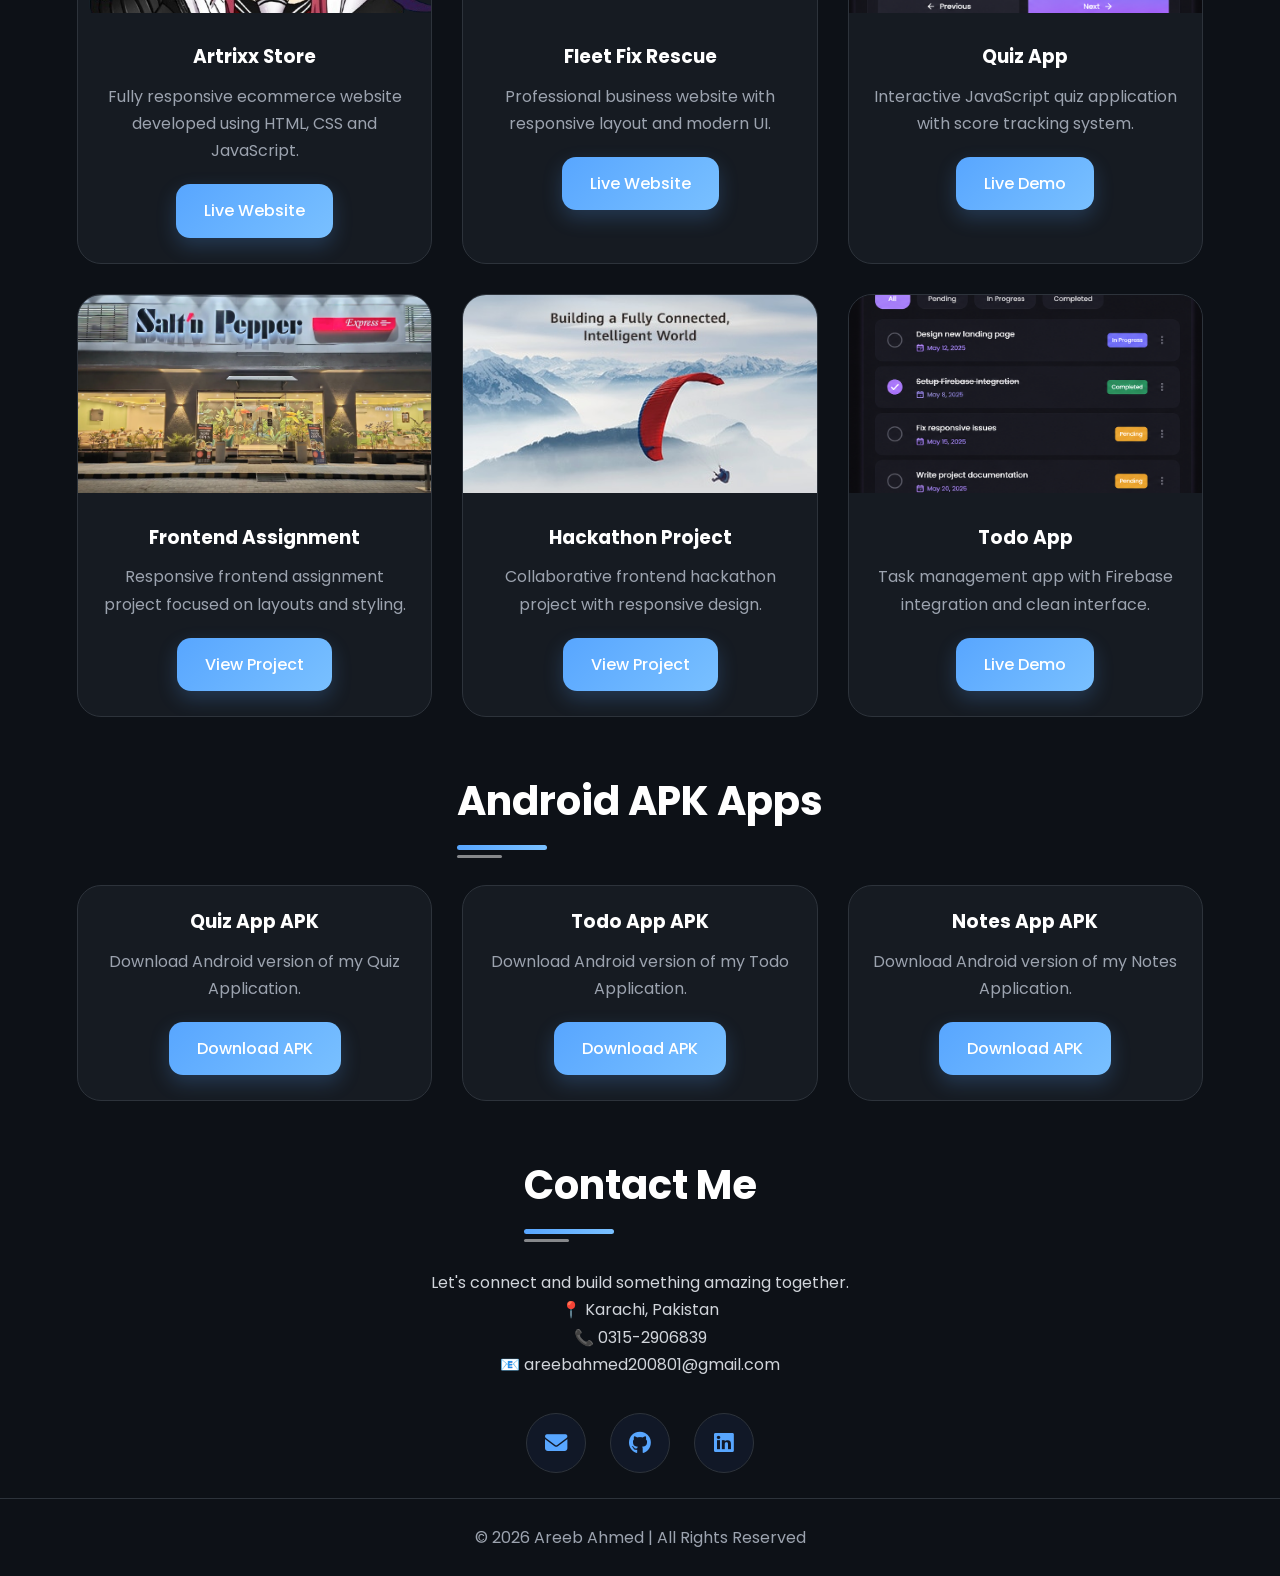
==== commit 1428ce34: "Update index.html" ====
--- a/index.html
+++ b/index.html
@@ -28,7 +28,15 @@
     rel="stylesheet"
     href="https://cdnjs.cloudflare.com/ajax/libs/font-awesome/6.5.0/css/all.min.css"
   >
-
+<!-- Google tag (gtag.js) -->
+<script async src="https://www.googletagmanager.com/gtag/js?id=G-TGKGLZ4XC0"></script>
+<script>
+  window.dataLayer = window.dataLayer || [];
+  function gtag(){dataLayer.push(arguments);}
+  gtag('js', new Date());
+
+  gtag('config', 'G-TGKGLZ4XC0');
+</script>
  
 </head>
 
@@ -511,4 +519,4 @@
 
 </body>
 
-</html>+</html>
--- a/style.css
+++ b/style.css
@@ -788,7 +788,7 @@
     flex-direction:column;
   }
 
-}
+
 
   h2{
     text-align:center;
@@ -806,6 +806,26 @@
   padding:70px 7%;
 }
 
+
+
+  body{
+    padding:10px;
+  }
+
+  .cv-container{
+    margin:10px 0;
+    border-radius:16px;
+  }
+
+  .sidebar,
+  .main-content{
+    padding:20px 15px;
+  }
+
+
+
+}
+
 @media(max-width:480px){
 
   .hero-content h1{
